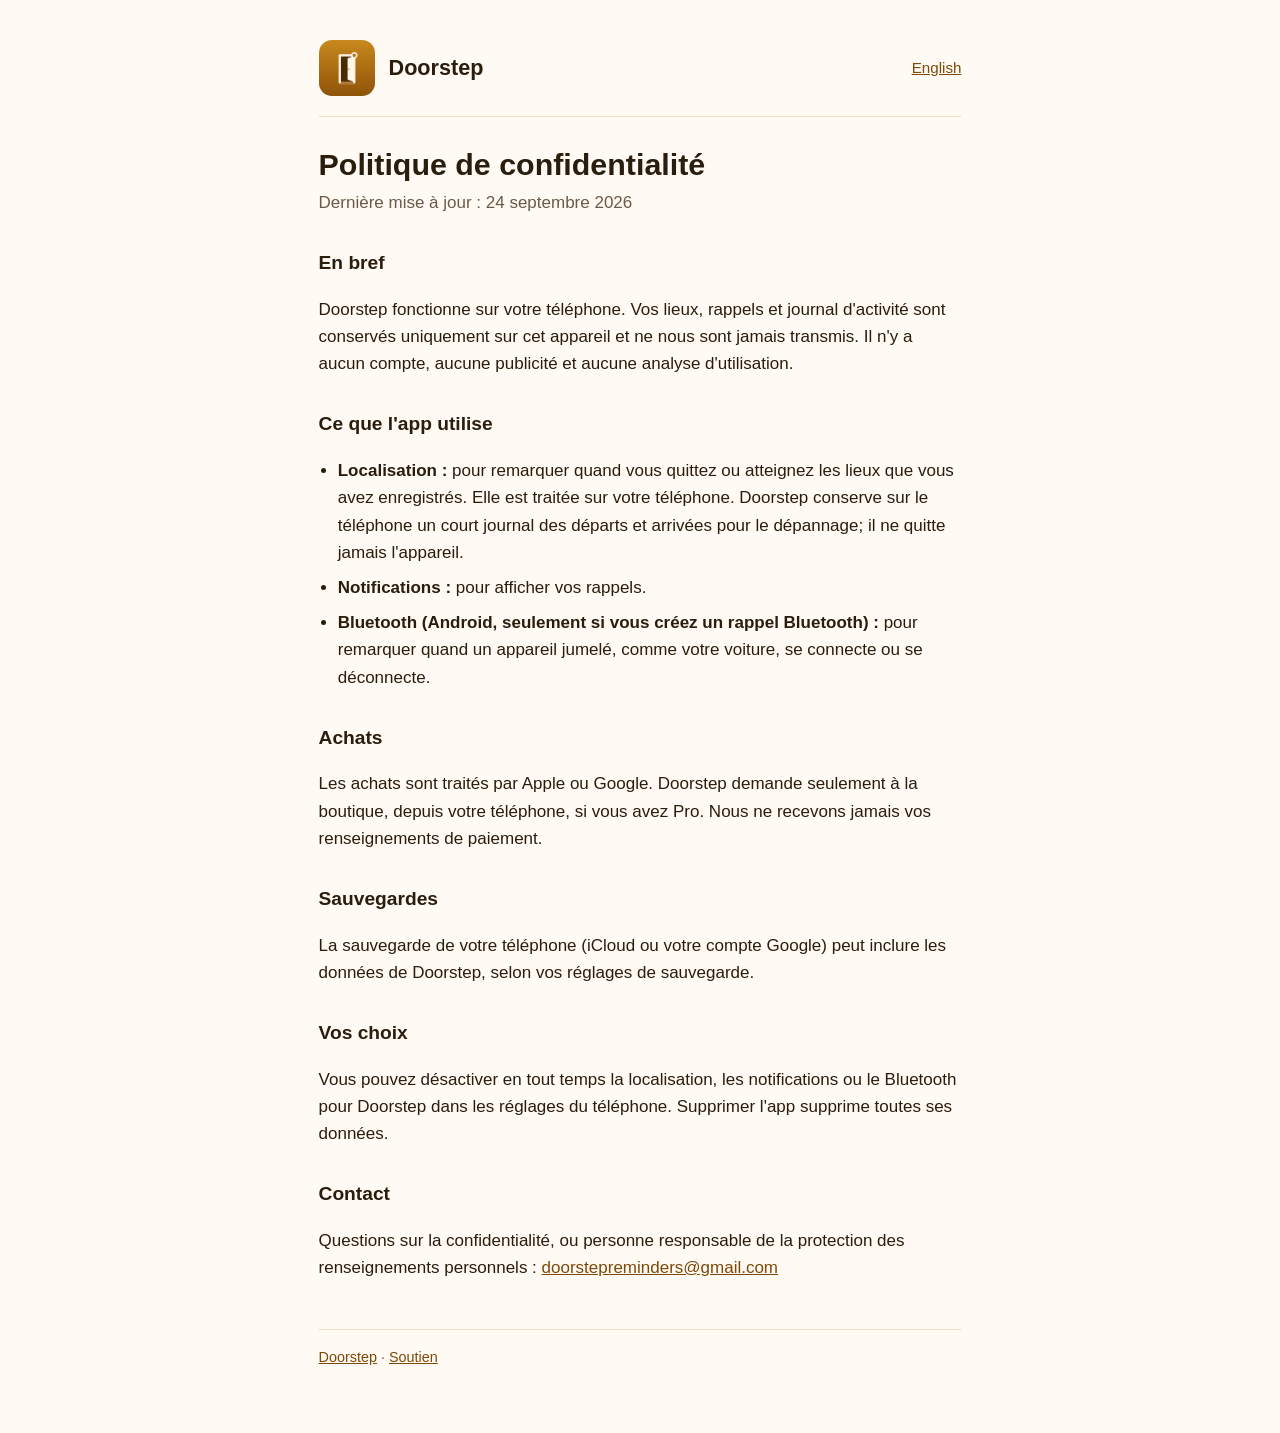
==== confidentialite.html @ 7141a93c "Doorstep privacy policy and support pages (English and French) Co-Authored-By: Claude Opus 5.5 <nore" ====
<!doctype html>
<html lang="fr-CA">
<head>
  <meta charset="utf-8">
  <meta name="viewport" content="width=device-width, initial-scale=1">
  <title>Politique de confidentialité de Doorstep</title>
  <link rel="icon" href="icon.png">
  <link rel="stylesheet" href="style.css">
</head>
<body>
<main>
  <header class="site">
    <img src="icon.png" alt="">
    <a class="brand" href="fr.html">Doorstep</a>
    <nav><a href="privacy.html" lang="en">English</a></nav>
  </header>

  <h1>Politique de confidentialité</h1>
  <p class="meta">Dernière mise à jour : 24 septembre 2026</p>

  <h2>En bref</h2>
  <p>Doorstep fonctionne sur votre téléphone. Vos lieux, rappels et journal d'activité sont conservés uniquement sur cet appareil et ne nous sont jamais transmis. Il n'y a aucun compte, aucune publicité et aucune analyse d'utilisation.</p>

  <h2>Ce que l'app utilise</h2>
  <ul>
    <li><strong>Localisation :</strong> pour remarquer quand vous quittez ou atteignez les lieux que vous avez enregistrés. Elle est traitée sur votre téléphone. Doorstep conserve sur le téléphone un court journal des départs et arrivées pour le dépannage; il ne quitte jamais l'appareil.</li>
    <li><strong>Notifications :</strong> pour afficher vos rappels.</li>
    <li><strong>Bluetooth (Android, seulement si vous créez un rappel Bluetooth) :</strong> pour remarquer quand un appareil jumelé, comme votre voiture, se connecte ou se déconnecte.</li>
  </ul>

  <h2>Achats</h2>
  <p>Les achats sont traités par Apple ou Google. Doorstep demande seulement à la boutique, depuis votre téléphone, si vous avez Pro. Nous ne recevons jamais vos renseignements de paiement.</p>

  <h2>Sauvegardes</h2>
  <p>La sauvegarde de votre téléphone (iCloud ou votre compte Google) peut inclure les données de Doorstep, selon vos réglages de sauvegarde.</p>

  <h2>Vos choix</h2>
  <p>Vous pouvez désactiver en tout temps la localisation, les notifications ou le Bluetooth pour Doorstep dans les réglages du téléphone. Supprimer l'app supprime toutes ses données.</p>

  <h2>Contact</h2>
  <p>Questions sur la confidentialité, ou personne responsable de la protection des renseignements personnels : <a href="mailto:doorstepreminders@gmail.com">doorstepreminders@gmail.com</a></p>

  <footer><a href="fr.html">Doorstep</a> · <a href="soutien.html">Soutien</a></footer>
</main>
</body>
</html>
---- style.css ----
:root {
  --ink: #2b1d0e;
  --muted: #6b5a47;
  --paper: #fffaf3;
  --rule: #ecdcc4;
  --brand: #b06e0e;
  --brand-dark: #7e4907;
}

@media (prefers-color-scheme: dark) {
  :root {
    --ink: #f6ead8;
    --muted: #c7b39a;
    --paper: #1a130b;
    --rule: #3a2b19;
    --brand: #e0a44a;
    --brand-dark: #e0a44a;
  }
}

* { box-sizing: border-box; }

body {
  margin: 0;
  padding-inline: 20px;
  background: var(--paper);
  color: var(--ink);
  font: 17px/1.6 -apple-system, BlinkMacSystemFont, "Segoe UI", Roboto, Helvetica, Arial, sans-serif;
}

main { max-width: 68ch; margin: 0 auto; padding-block: 40px 64px; }

header.site {
  display: flex;
  align-items: center;
  gap: 14px;
  padding-bottom: 20px;
  border-bottom: 1px solid var(--rule);
  margin-bottom: 28px;
}
header.site img { width: 56px; height: 56px; border-radius: 13px; }
header.site a.brand { color: var(--ink); text-decoration: none; font-weight: 700; font-size: 1.35rem; }
header.site nav { margin-left: auto; font-size: 0.95rem; }

h1 { font-size: 1.9rem; line-height: 1.25; margin: 0 0 6px; text-wrap: balance; }
h2 { font-size: 1.2rem; margin: 32px 0 8px; }
p, li { max-width: 68ch; }
ul { padding-left: 1.2rem; }
li { margin-bottom: 8px; }

.meta { color: var(--muted); margin: 0 0 24px; }
a { color: var(--brand-dark); }
a:focus-visible { outline: 2px solid var(--brand); outline-offset: 2px; }

.cards { display: grid; gap: 14px; grid-template-columns: repeat(auto-fit, minmax(220px, 1fr)); margin-top: 24px; }
.cards a {
  display: block;
  padding: 18px 20px;
  border: 1px solid var(--rule);
  border-radius: 12px;
  text-decoration: none;
  color: var(--ink);
}
.cards a strong { display: block; color: var(--brand-dark); margin-bottom: 4px; }

footer { margin-top: 48px; padding-top: 16px; border-top: 1px solid var(--rule); color: var(--muted); font-size: 0.9rem; }
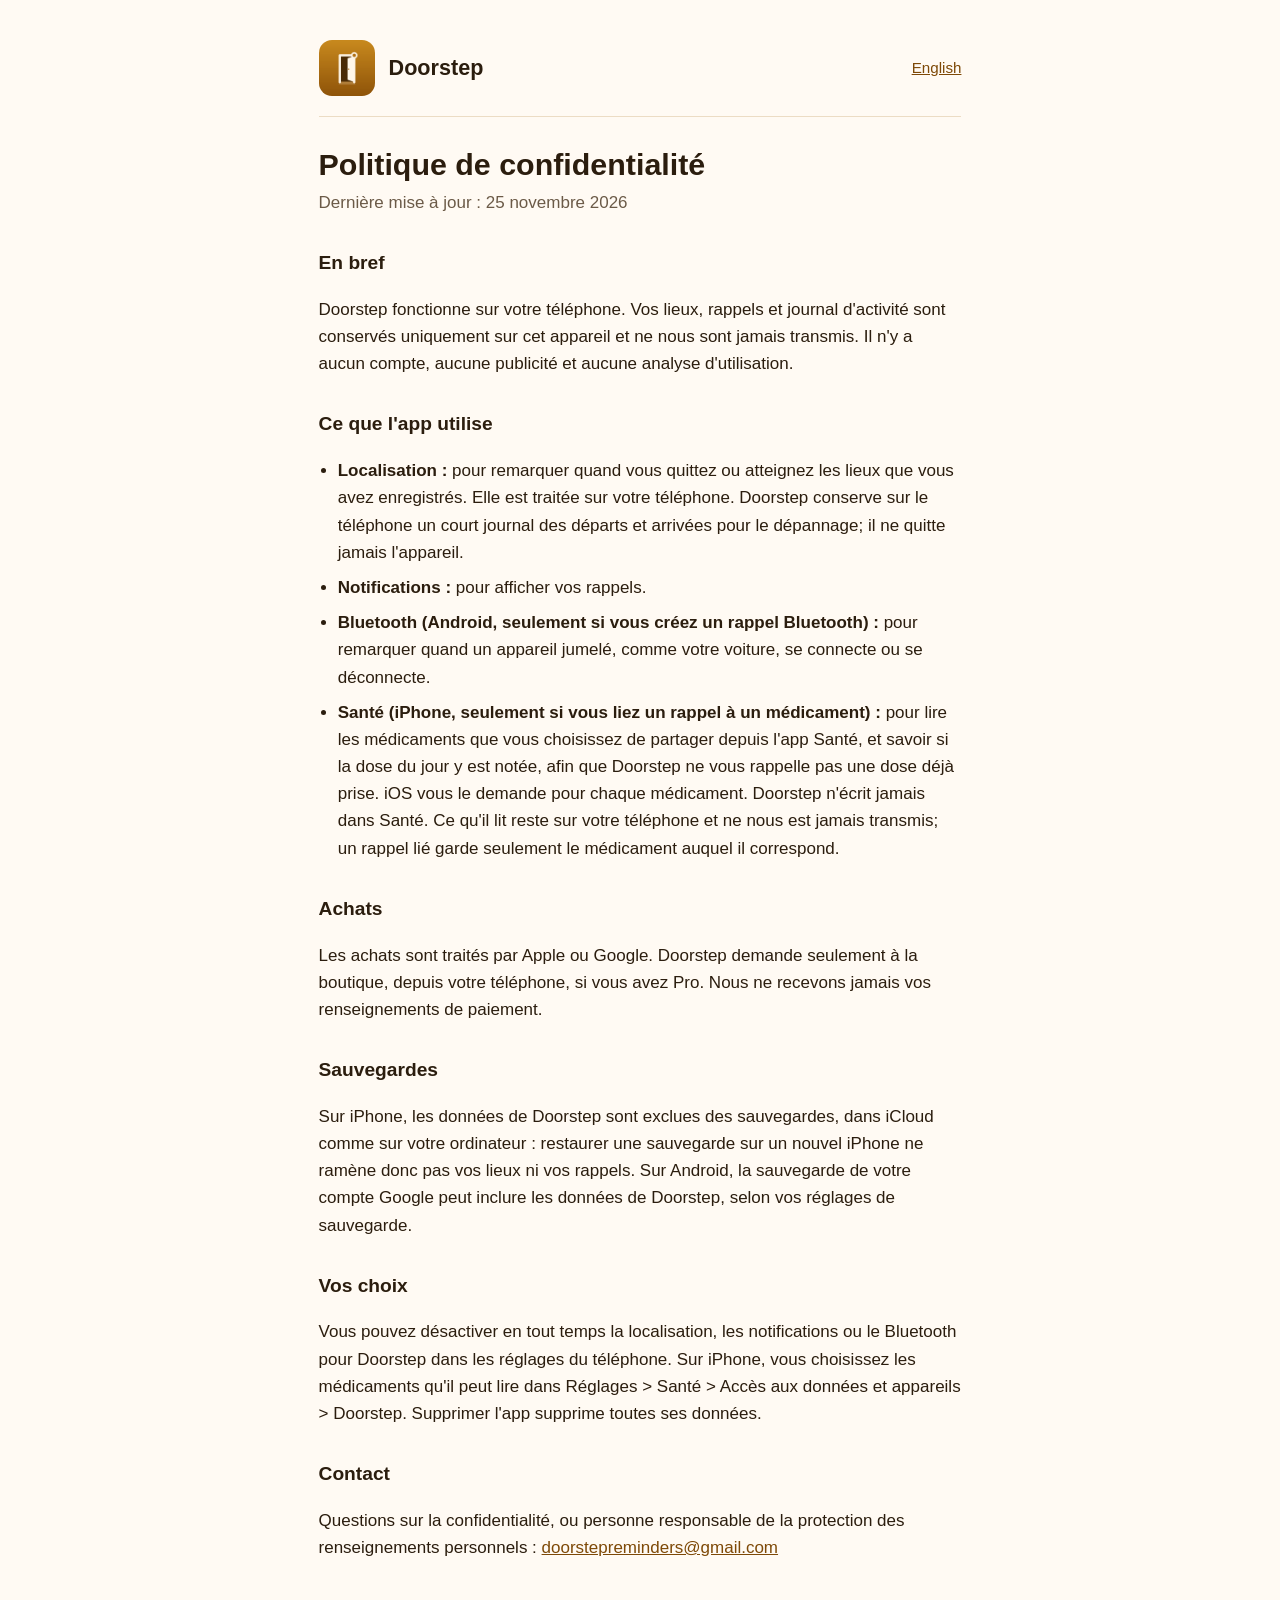
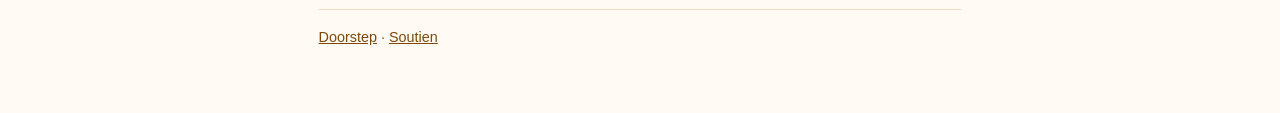
==== commit ad546393: "Add Health and the backup change to the privacy policy in English and French" ====
--- a/confidentialite.html
+++ b/confidentialite.html
@@ -16,7 +16,7 @@
   </header>
 
   <h1>Politique de confidentialité</h1>
-  <p class="meta">Dernière mise à jour : 24 septembre 2026</p>
+  <p class="meta">Dernière mise à jour : 25 novembre 2026</p>
 
   <h2>En bref</h2>
   <p>Doorstep fonctionne sur votre téléphone. Vos lieux, rappels et journal d'activité sont conservés uniquement sur cet appareil et ne nous sont jamais transmis. Il n'y a aucun compte, aucune publicité et aucune analyse d'utilisation.</p>
@@ -26,16 +26,17 @@
     <li><strong>Localisation :</strong> pour remarquer quand vous quittez ou atteignez les lieux que vous avez enregistrés. Elle est traitée sur votre téléphone. Doorstep conserve sur le téléphone un court journal des départs et arrivées pour le dépannage; il ne quitte jamais l'appareil.</li>
     <li><strong>Notifications :</strong> pour afficher vos rappels.</li>
     <li><strong>Bluetooth (Android, seulement si vous créez un rappel Bluetooth) :</strong> pour remarquer quand un appareil jumelé, comme votre voiture, se connecte ou se déconnecte.</li>
+    <li><strong>Santé (iPhone, seulement si vous liez un rappel à un médicament) :</strong> pour lire les médicaments que vous choisissez de partager depuis l'app Santé, et savoir si la dose du jour y est notée, afin que Doorstep ne vous rappelle pas une dose déjà prise. iOS vous le demande pour chaque médicament. Doorstep n'écrit jamais dans Santé. Ce qu'il lit reste sur votre téléphone et ne nous est jamais transmis; un rappel lié garde seulement le médicament auquel il correspond.</li>
   </ul>
 
   <h2>Achats</h2>
   <p>Les achats sont traités par Apple ou Google. Doorstep demande seulement à la boutique, depuis votre téléphone, si vous avez Pro. Nous ne recevons jamais vos renseignements de paiement.</p>
 
   <h2>Sauvegardes</h2>
-  <p>La sauvegarde de votre téléphone (iCloud ou votre compte Google) peut inclure les données de Doorstep, selon vos réglages de sauvegarde.</p>
+  <p>Sur iPhone, les données de Doorstep sont exclues des sauvegardes, dans iCloud comme sur votre ordinateur : restaurer une sauvegarde sur un nouvel iPhone ne ramène donc pas vos lieux ni vos rappels. Sur Android, la sauvegarde de votre compte Google peut inclure les données de Doorstep, selon vos réglages de sauvegarde.</p>
 
   <h2>Vos choix</h2>
-  <p>Vous pouvez désactiver en tout temps la localisation, les notifications ou le Bluetooth pour Doorstep dans les réglages du téléphone. Supprimer l'app supprime toutes ses données.</p>
+  <p>Vous pouvez désactiver en tout temps la localisation, les notifications ou le Bluetooth pour Doorstep dans les réglages du téléphone. Sur iPhone, vous choisissez les médicaments qu'il peut lire dans Réglages &gt; Santé &gt; Accès aux données et appareils &gt; Doorstep. Supprimer l'app supprime toutes ses données.</p>
 
   <h2>Contact</h2>
   <p>Questions sur la confidentialité, ou personne responsable de la protection des renseignements personnels : <a href="mailto:doorstepreminders@gmail.com">doorstepreminders@gmail.com</a></p>
